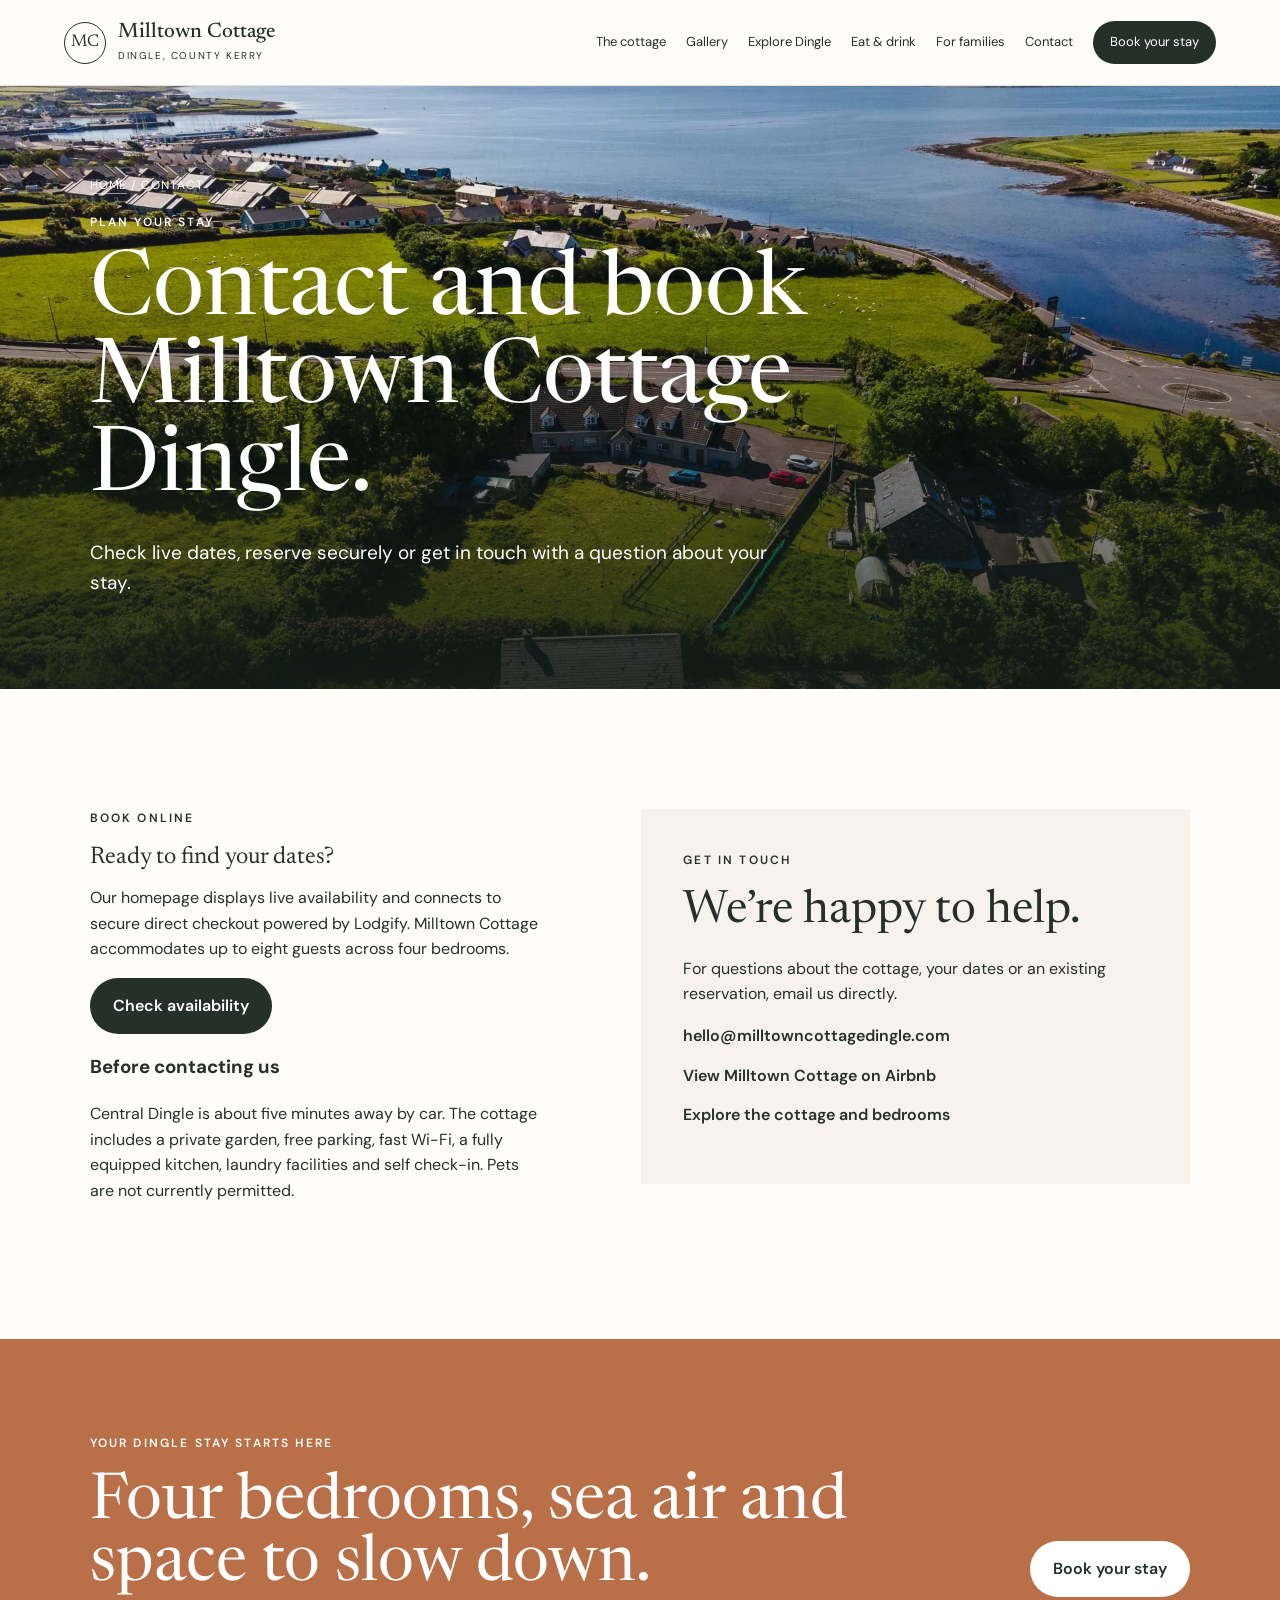
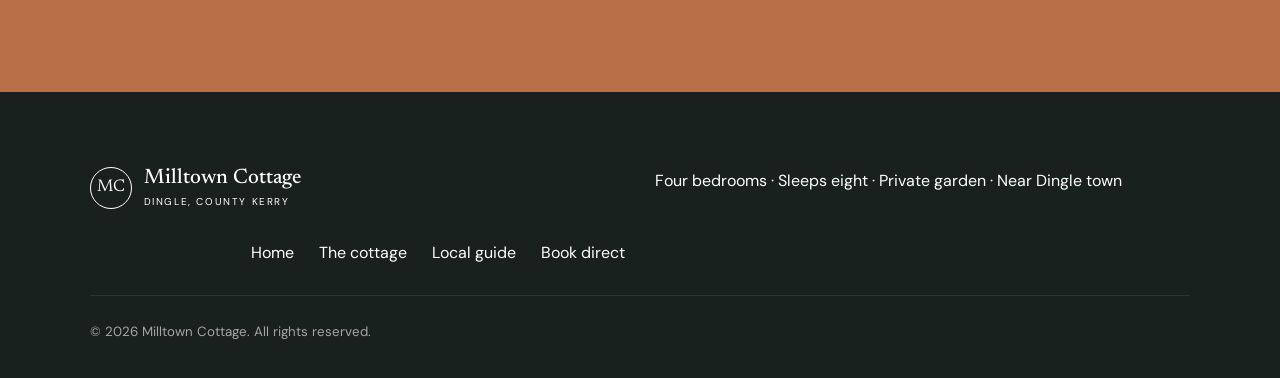
==== contact/index.html @ b9e999af "Add targeted Dingle visitor pages" ====
<!doctype html>
<html lang="en">
<head>
  <meta charset="utf-8" />
  <meta name="viewport" content="width=device-width, initial-scale=1" />
  <title>Contact & Book Milltown Cottage Dingle</title>
  <meta name="description" content="Contact Milltown Cottage Dingle, check live availability or book our four-bedroom self-catering cottage securely online." />
  <meta name="robots" content="index,follow,max-image-preview:large" />
  <meta name="theme-color" content="#26342e" />
  <link rel="canonical" href="https://milltowncottagedingle.com/contact/" />
  <link rel="icon" href="/favicon.svg" type="image/svg+xml" />
  <meta property="og:type" content="website" /><meta property="og:locale" content="en_IE" /><meta property="og:site_name" content="Milltown Cottage Dingle" />
  <meta property="og:title" content="Contact & Book Milltown Cottage Dingle" />
  <meta property="og:description" content="Ask a question, check live dates or book Milltown Cottage directly." />
  <meta property="og:url" content="https://milltowncottagedingle.com/contact/" />
  <meta property="og:image" content="https://milltowncottagedingle.com/images/dji_0002.webp" />
  <meta name="twitter:card" content="summary_large_image" />
  <link rel="preconnect" href="https://fonts.googleapis.com"><link rel="preconnect" href="https://fonts.gstatic.com" crossorigin>
  <link href="https://fonts.googleapis.com/css2?family=DM+Sans:wght@400;500;600&family=Newsreader:opsz,wght@6..72,400;6..72,500&display=swap" rel="stylesheet">
  <link rel="stylesheet" href="/styles.css" />
  <script type="application/ld+json">
  {"@context":"https://schema.org","@type":"BreadcrumbList","itemListElement":[
    {"@type":"ListItem","position":1,"name":"Home","item":"https://milltowncottagedingle.com/"},
    {"@type":"ListItem","position":2,"name":"Contact","item":"https://milltowncottagedingle.com/contact/"}
  ]}
  </script>
</head>
<body>
  <header class="site-header">
    <a class="brand" href="/" aria-label="Milltown Cottage home"><span class="brand-mark">MC</span><span><strong>Milltown Cottage</strong><small>Dingle, County Kerry</small></span></a>
    <button class="menu-toggle" aria-label="Open menu" aria-expanded="false">Menu</button>
    <nav class="nav" aria-label="Primary navigation"><a href="/dingle-holiday-home/">The cottage</a><a href="/gallery/">Gallery</a><a href="/things-to-do-in-dingle/">Explore Dingle</a><a href="/restaurants-and-pubs-dingle/">Eat & drink</a><a href="/family-accommodation-dingle/">For families</a><a href="/contact/">Contact</a><a class="nav-book" href="/#book">Book your stay</a></nav>
  </header>
  <main>
    <section class="page-hero">
      <img src="/images/dji_0002.webp" width="1920" height="1280" alt="Milltown Cottage overlooking Dingle Bay" fetchpriority="high" />
      <div class="page-hero-content"><div class="breadcrumb"><a href="/">Home</a> / Contact</div><p class="eyebrow">Plan your stay</p><h1>Contact and book Milltown Cottage Dingle.</h1><p>Check live dates, reserve securely or get in touch with a question about your stay.</p></div>
    </section>
    <section class="section">
      <div class="contact-layout">
        <div>
          <p class="eyebrow">Book online</p>
          <h2>Ready to find your dates?</h2>
          <p>Our homepage displays live availability and connects to secure direct checkout powered by Lodgify. Milltown Cottage accommodates up to eight guests across four bedrooms.</p>
          <p><a class="button nav-book" href="/#book">Check availability</a></p>
          <h3>Before contacting us</h3>
          <p>Central Dingle is about five minutes away by car. The cottage includes a private garden, free parking, fast Wi-Fi, a fully equipped kitchen, laundry facilities and self check-in. Pets are not currently permitted.</p>
        </div>
        <aside class="contact-card">
          <p class="eyebrow">Get in touch</p>
          <h2>We’re happy to help.</h2>
          <p>For questions about the cottage, your dates or an existing reservation, email us directly.</p>
          <a href="mailto:hello@milltowncottagedingle.com">hello@milltowncottagedingle.com</a>
          <a href="https://www.airbnb.com/h/milltowndingle" target="_blank" rel="noopener">View Milltown Cottage on Airbnb</a>
          <a href="/dingle-holiday-home/">Explore the cottage and bedrooms</a>
        </aside>
      </div>
    </section>
    <section class="final-cta"><div><p class="eyebrow">Your Dingle stay starts here</p><h2>Four bedrooms, sea air and space to slow down.</h2></div><a class="button button-light" href="/#book">Book your stay</a></section>
  </main>
  <footer><div class="brand footer-brand"><span class="brand-mark">MC</span><span><strong>Milltown Cottage</strong><small>Dingle, County Kerry</small></span></div><p>Four bedrooms · Sleeps eight · Private garden · Near Dingle town</p><div class="footer-links"><a href="/">Home</a><a href="/dingle-holiday-home/">The cottage</a><a href="/things-to-do-in-dingle/">Local guide</a><a href="/#book">Book direct</a></div><small>© <span id="year"></span> Milltown Cottage. All rights reserved.</small></footer>
  <script src="/script.js"></script>
</body>
</html>
---- styles.css ----
:root{--ink:#25302b;--cream:#f7f3ec;--paper:#fffdf9;--sage:#718071;--terracotta:#b96f48;--line:rgba(37,48,43,.14);--serif:"Newsreader",Georgia,serif;--sans:"DM Sans",Arial,sans-serif}
*{box-sizing:border-box}
html{scroll-behavior:smooth}
body{margin:0;color:var(--ink);background:var(--paper);font-family:var(--sans);line-height:1.6}
img{display:block;width:100%;height:100%;object-fit:cover}
a{color:inherit;text-decoration:none}
.site-header{height:86px;display:flex;align-items:center;justify-content:space-between;padding:0 5vw;background:rgba(255,253,249,.95);backdrop-filter:blur(14px);position:sticky;top:0;z-index:100;border-bottom:1px solid var(--line)}
.brand{display:flex;align-items:center;gap:12px}
.brand-mark{width:42px;height:42px;border:1px solid var(--ink);border-radius:50%;display:grid;place-items:center;font-family:var(--serif);font-size:17px}
.brand strong,.brand small{display:block}
.brand strong{font-family:var(--serif);font-size:21px;font-weight:500;line-height:1.1}
.brand small{font-size:10px;letter-spacing:.16em;text-transform:uppercase;margin-top:4px}
.nav{display:flex;align-items:center;gap:20px;font-size:13px}
.nav a{transition:.2s}
.nav a:hover{opacity:.6}
.nav-book{background:var(--ink);color:white;padding:11px 17px;border-radius:999px}
.menu-toggle{display:none}
.hero{height:calc(100vh - 86px);min-height:670px;position:relative;color:white;overflow:hidden}
.hero>img{position:absolute;inset:0}
.hero-overlay{position:absolute;inset:0;background:linear-gradient(90deg,rgba(20,30,25,.76),rgba(20,30,25,.14) 70%),linear-gradient(0deg,rgba(20,30,25,.5),transparent 50%)}
.hero-content{position:absolute;left:7vw;top:50%;transform:translateY(-50%);max-width:780px}
.eyebrow{text-transform:uppercase;letter-spacing:.18em;font-size:12px;font-weight:600;margin:0 0 18px}
.hero h1,.section h2,.section-muted h2,.section-dark h2,.final-cta h2,.booking-strip h2{font-family:var(--serif);font-weight:400;line-height:.98;margin:0}
.hero h1{font-size:clamp(55px,7vw,105px);max-width:920px}
.hero-copy{font-size:18px;max-width:620px;margin:28px 0}
.button{display:inline-flex;padding:15px 23px;border-radius:999px;font-weight:600}
.button-light{background:white;color:var(--ink)}
.hero-facts{position:absolute;bottom:0;left:0;right:0;display:grid;grid-template-columns:repeat(4,1fr);background:rgba(24,35,30,.78);backdrop-filter:blur(12px);border-top:1px solid rgba(255,255,255,.2)}
.hero-facts span{padding:22px 7vw;border-right:1px solid rgba(255,255,255,.15);font-size:13px;white-space:nowrap}
.hero-facts b{font-family:var(--serif);font-size:28px;margin-right:5px}
.booking-strip{padding:55px 7vw;background:var(--cream);display:grid;grid-template-columns:220px 1fr;gap:45px;align-items:center}
.booking-strip h2{font-size:42px}
.compact .eyebrow{margin-bottom:8px}
.lodgify-wrap{min-width:0}
.booking-note{grid-column:2;font-size:12px;opacity:.6;margin:-28px 0 0}
.section{padding:120px 7vw}
.story{display:grid;grid-template-columns:1.02fr .98fr;gap:8vw;align-items:center}
.image-frame{height:680px}
.story-copy h2,.section-intro h2{font-size:clamp(48px,5.4vw,80px)}
.story-copy>p:not(.eyebrow){font-size:17px;max-width:630px}
.feature-grid{display:grid;grid-template-columns:1fr 1fr;margin-top:35px;border-top:1px solid var(--line)}
.feature-grid span{padding:15px 0;border-bottom:1px solid var(--line);font-size:14px}
.section-muted{background:var(--cream);padding:120px 7vw}
.section-intro{max-width:930px;margin-bottom:55px}
.room-grid{display:grid;grid-template-columns:repeat(4,1fr);gap:22px}
.room-grid article{background:var(--paper)}
.room-grid img{height:320px}
.room-grid div{padding:26px}
.room-grid h3{font-family:var(--serif);font-size:30px;font-weight:400;margin:0}
.room-grid p{margin:8px 0 0;font-size:14px}
.section-intro.split{max-width:none;display:grid;grid-template-columns:1.3fr .7fr;align-items:end;gap:8vw}
.split>p{max-width:420px}
.gallery-grid{display:grid;grid-template-columns:1.2fr .8fr 1fr;grid-auto-rows:300px;gap:16px}
.gallery-grid .wide{grid-column:span 2}
.gallery-grid .tall{grid-row:span 2}
.section-dark{background:#26342e;color:white;padding:0;display:grid;grid-template-columns:1fr 1fr;min-height:760px}
.dingle-copy{padding:120px 7vw;display:flex;flex-direction:column;justify-content:center}
.dingle-copy h2{font-size:clamp(48px,5.4vw,80px)}
.dingle-copy>p:not(.eyebrow){max-width:620px}
.distance-list{margin-top:35px;border-top:1px solid rgba(255,255,255,.2)}
.distance-list span{display:block;padding:15px 0;border-bottom:1px solid rgba(255,255,255,.2)}
.distance-list b{font-family:var(--serif);font-size:25px;margin-right:8px}
.reviews{display:grid;grid-template-columns:.55fr 1.45fr;gap:8vw}
.review-score{display:flex;align-items:center;gap:20px}
.review-score>span{font-family:var(--serif);font-size:96px;line-height:1}
.review-score div{letter-spacing:.1em}
.review-score small{display:block;letter-spacing:0;margin-top:7px}
.review-quotes{display:grid;gap:0}
.review-quotes blockquote{font-family:var(--serif);font-size:34px;line-height:1.2;margin:0;padding:28px 0;border-bottom:1px solid var(--line)}
.final-cta{background:var(--terracotta);color:white;padding:95px 7vw;display:flex;justify-content:space-between;align-items:end;gap:40px}
.final-cta h2{font-size:clamp(48px,5vw,74px);max-width:900px}
footer{background:#18211d;color:white;padding:60px 7vw 35px;display:grid;grid-template-columns:1fr 1fr;gap:30px;align-items:end}
.footer-brand .brand-mark{border-color:white}
.footer-links{display:flex;justify-content:flex-end;gap:25px}
footer>small{grid-column:1/-1;border-top:1px solid rgba(255,255,255,.15);padding-top:25px;opacity:.6}
@media(max-width:900px){.nav{display:none;position:absolute;top:86px;left:0;right:0;background:var(--paper);padding:25px 5vw;flex-direction:column;align-items:flex-start}
.nav.open{display:flex}
.menu-toggle{display:block;background:none;border:0;font:inherit}
.hero{min-height:720px}
.hero-content{left:6vw;right:6vw}
.hero h1{font-size:58px}
.hero-facts{grid-template-columns:1fr 1fr}
.hero-facts span{padding:14px 6vw}
.booking-strip{grid-template-columns:1fr}
.booking-note{grid-column:1;margin:0}
.story,.section-dark,.reviews{grid-template-columns:1fr}
.image-frame{height:500px}
.room-grid{grid-template-columns:repeat(2,1fr)}
.section-intro.split{grid-template-columns:1fr}
.gallery-grid{grid-template-columns:1fr 1fr}
.gallery-grid .wide{grid-column:span 2}
.section-dark{min-height:auto}
.dingle-image{height:520px}
.final-cta{align-items:flex-start;flex-direction:column}
footer{grid-template-columns:1fr}
.footer-links{justify-content:flex-start;flex-wrap:wrap}
}
@media(max-width:560px){.site-header{height:74px}
.brand strong{font-size:18px}
.brand small{font-size:9px}
.hero{height:780px}
.hero h1{font-size:47px}
.hero-copy{font-size:16px}
.hero-facts b{font-size:23px}
.section,.section-muted{padding:85px 6vw}
.booking-strip{padding:45px 6vw}
.story-copy h2,.section-intro h2,.dingle-copy h2,.final-cta h2{font-size:46px}
.image-frame{height:420px}
.room-grid img{height:290px}
.room-grid{grid-template-columns:1fr}
.gallery-grid{display:flex;overflow:auto;scroll-snap-type:x mandatory}
.gallery-grid img{min-width:82vw;height:420px;scroll-snap-align:start}
.dingle-copy{padding:85px 6vw}
.review-score>span{font-size:72px}
.review-quotes blockquote{font-size:28px}
.final-cta{padding:75px 6vw}
footer{padding:55px 6vw 30px}
}

.hero>img{object-position:center 54%}
.gallery-grid img{transition:transform .35s ease,filter .35s ease}
.gallery-grid img:hover{transform:scale(1.012);filter:saturate(1.03)}
@media(max-width:560px){.hero>img{object-position:57% center}
}

.local-guide{background:var(--paper)}
.guide-grid{display:grid;grid-template-columns:repeat(2,1fr);gap:22px}
.guide-card{background:var(--cream);display:grid;grid-template-columns:1fr 1fr;min-height:360px;overflow:hidden}
.guide-card.feature-card{grid-column:1/-1;grid-template-columns:1.2fr .8fr;min-height:520px}
.guide-card img{min-height:100%;object-fit:cover}
.guide-card>div{padding:38px;display:flex;flex-direction:column;justify-content:center}
.guide-type,.eat-grid span{font-size:11px;letter-spacing:.16em;text-transform:uppercase;font-weight:600;color:var(--terracotta);margin:0 0 12px}
.guide-card h3,.more-things h3,.eat-grid h3{font-family:var(--serif);font-weight:400;line-height:1.05}
.guide-card h3{font-size:39px;margin:0 0 14px}
.guide-card p{margin-top:0}
.guide-card a,.eat-grid a{margin-top:auto;font-weight:600;font-size:14px}
.more-things{margin-top:70px}
.more-things>h3{font-size:46px;margin:0 0 28px}
.mini-guide-grid{display:grid;grid-template-columns:repeat(4,1fr);border-top:1px solid var(--line)}
.mini-guide-grid div{padding:24px 24px 24px 0;border-bottom:1px solid var(--line)}
.mini-guide-grid strong,.mini-guide-grid span{display:block}
.mini-guide-grid strong{font-family:var(--serif);font-size:23px;font-weight:400;margin-bottom:8px}
.mini-guide-grid span{font-size:14px}
.eat-grid{display:grid;grid-template-columns:repeat(3,1fr);gap:1px;background:var(--line);border:1px solid var(--line)}
.eat-grid article{background:var(--paper);padding:36px;min-height:300px;display:flex;flex-direction:column}
.eat-grid h3{font-size:36px;margin:0 0 15px}
.eat-grid p{font-size:14px;margin-top:0}
.eat-grid a{margin-top:auto}
@media(max-width:900px){.guide-grid{grid-template-columns:1fr}
.guide-card,.guide-card.feature-card{grid-column:auto;grid-template-columns:1fr}
.guide-card img,.guide-card.feature-card img{height:340px}
.mini-guide-grid{grid-template-columns:1fr 1fr}
.eat-grid{grid-template-columns:1fr 1fr}
}
@media(max-width:560px){.guide-card>div{padding:28px}
.guide-card h3{font-size:34px}
.guide-card img,.guide-card.feature-card img{height:280px}
.mini-guide-grid,.eat-grid{grid-template-columns:1fr}
.more-things>h3{font-size:40px}
}


.town-life{background:var(--cream)}
.town-grid{display:grid;grid-template-columns:repeat(3,1fr);gap:22px}
.town-grid article{background:var(--paper)}
.town-grid img{height:320px}
.town-grid div{padding:28px}
.town-grid h3{font-family:var(--serif);font-size:34px;font-weight:400;line-height:1.08;margin:0 0 12px}
.town-grid p{margin:0}
.town-grid .guide-type{margin-bottom:10px}
@media(max-width:900px){.town-grid{grid-template-columns:1fr 1fr}
}
@media(max-width:560px){.town-grid{grid-template-columns:1fr}
.town-grid img{height:280px}
}


.map-section{min-height:700px}
.map-copy{padding:110px 7vw;display:flex;flex-direction:column;justify-content:center}
.map-copy h2{font-size:clamp(48px,5.2vw,78px)}
.map-copy>p:not(.eyebrow){max-width:620px}
.map-key{margin-top:32px;border-top:1px solid rgba(255,255,255,.2)}
.map-key a{display:flex;align-items:center;gap:15px;padding:15px 0;border-bottom:1px solid rgba(255,255,255,.2)}
.map-key a>span{width:34px;height:34px;border:1px solid rgba(255,255,255,.4);border-radius:50%;display:grid;place-items:center}
.map-key strong,.map-key small{display:block}
.map-key small{opacity:.68}
.map-frame{position:relative;min-height:700px;background:#d9dedb}
.map-frame iframe{border:0;width:100%;height:100%;min-height:700px;filter:saturate(.75)}
.map-open{position:absolute;right:24px;bottom:24px;background:white;color:var(--ink);padding:12px 18px;border-radius:999px;font-weight:600;font-size:14px}
.recommendations-grid .place-icon{font-size:28px;margin-bottom:18px}
.place-links{display:flex;gap:15px;margin-top:auto}
.place-links a{border-bottom:1px solid var(--ink);padding-bottom:2px}
.pub-guide{margin-top:90px}
.pub-intro{max-width:800px}
.pub-intro h2{font-size:clamp(44px,4.8vw,70px)}
.pub-grid{display:grid;grid-template-columns:repeat(3,1fr);gap:1px;background:var(--line);border:1px solid var(--line)}
.pub-grid article{background:var(--paper);padding:30px;display:flex;gap:20px;min-height:220px}
.pub-icon{width:44px;height:44px;flex:0 0 44px;border:1px solid var(--ink);border-radius:50%;display:grid;place-items:center;font-size:18px}
.pub-grid h3{font-family:var(--serif);font-size:29px;font-weight:400;margin:0 0 8px}
.pub-grid p{font-size:14px;margin:0 0 20px}
.pub-grid a{font-size:13px;font-weight:600}
@media(max-width:900px){.map-section{grid-template-columns:1fr}
.map-frame,.map-frame iframe{min-height:520px}
.pub-grid{grid-template-columns:1fr 1fr}
}
@media(max-width:560px){.map-copy{padding:85px 6vw}
.map-frame,.map-frame iframe{min-height:430px}
.pub-grid{grid-template-columns:1fr}
.pub-grid article{min-height:auto}
.nav{max-height:calc(100vh - 74px);overflow:auto}
}


.section-dark-film{background:#26342e;color:white;padding:100px 7vw;display:grid;grid-template-columns:.72fr 1.28fr;gap:7vw;align-items:center}
.film-copy h2{font-family:var(--serif);font-size:clamp(46px,5vw,76px);font-weight:400;line-height:1;margin:0 0 24px}
.film-copy>p:not(.eyebrow){max-width:520px;margin:0 0 30px}
.film-player{border-radius:18px;overflow:hidden;box-shadow:0 35px 80px rgba(0,0,0,.3);background:#111;aspect-ratio:16/9}
.film-player video{display:block;width:100%;height:100%;object-fit:cover}
@media(max-width:900px){.section-dark-film{grid-template-columns:1fr;padding:85px 6vw}
.film-copy{max-width:720px}
}
@media(max-width:560px){.section-dark-film{padding:72px 6vw}
.film-copy h2{font-size:44px}
.film-player{border-radius:10px}
}

.faq-grid{display:grid;grid-template-columns:1fr 1fr;gap:14px}
.faq-grid details{background:var(--paper);border:1px solid var(--line);padding:0 24px}
.faq-grid summary{cursor:pointer;font-family:var(--serif);font-size:25px;line-height:1.15;padding:24px 36px 24px 0;position:relative;list-style:none}
.faq-grid summary::-webkit-details-marker{display:none}
.faq-grid summary::after{content:"+";position:absolute;right:0;top:21px;font-family:var(--sans);font-size:24px;font-weight:400}
.faq-grid details[open] summary::after{content:"–"}
.faq-grid details p{margin:0;padding:0 28px 24px 0;font-size:15px}

.page-hero{min-height:560px;position:relative;color:white;display:flex;align-items:flex-end;overflow:hidden}
.page-hero>img{position:absolute;inset:0}
.page-hero::after{content:"";position:absolute;inset:0;background:linear-gradient(0deg,rgba(20,30,25,.82),rgba(20,30,25,.08) 72%)}
.page-hero-content{position:relative;z-index:1;padding:90px 7vw;max-width:1050px}
.page-hero h1{font-family:var(--serif);font-size:clamp(54px,7vw,96px);font-weight:400;line-height:.98;margin:0}
.page-hero p:not(.eyebrow){max-width:700px;font-size:19px;margin:24px 0 0}
.breadcrumb{font-size:12px;letter-spacing:.08em;text-transform:uppercase;margin-bottom:18px}
.breadcrumb a{border-bottom:1px solid rgba(255,255,255,.5)}
.content-narrow{max-width:900px;margin:0 auto}
.content-narrow h2,.content-grid h2{font-family:var(--serif);font-size:clamp(42px,5vw,68px);font-weight:400;line-height:1.02;margin:0 0 24px}
.content-narrow h3,.content-grid h3{font-family:var(--serif);font-size:32px;font-weight:400;line-height:1.1;margin:38px 0 10px}
.content-narrow p,.content-grid p{font-size:17px}
.content-grid{display:grid;grid-template-columns:1fr 1fr;gap:7vw;align-items:start}
.content-grid .feature-list{margin-top:32px}
.feature-list{display:grid;grid-template-columns:1fr 1fr;border-top:1px solid var(--line)}
.feature-list span{padding:15px 10px 15px 0;border-bottom:1px solid var(--line)}
.page-cards{display:grid;grid-template-columns:repeat(3,1fr);gap:22px}
.page-card{background:var(--paper);border:1px solid var(--line);overflow:hidden}
.page-card img{height:260px}
.page-card div{padding:28px}
.page-card h2,.page-card h3{font-family:var(--serif);font-size:34px;font-weight:400;line-height:1.08;margin:0 0 12px}
.page-card p{font-size:15px;margin:0}
.page-card a{display:inline-block;margin-top:18px;font-weight:600;border-bottom:1px solid currentColor}
.gallery-page{display:grid;grid-template-columns:repeat(3,1fr);grid-auto-rows:320px;gap:16px}
.gallery-page img:nth-child(5n+1){grid-column:span 2}
.gallery-page img:nth-child(7n){grid-row:span 2}
.contact-layout{display:grid;grid-template-columns:.9fr 1.1fr;gap:8vw;align-items:start}
.contact-card{background:var(--cream);padding:42px}
.contact-card h2{font-family:var(--serif);font-size:46px;font-weight:400;line-height:1;margin:0 0 22px}
.contact-card a{display:block;margin:14px 0;font-weight:600}
.text-link{font-weight:600;border-bottom:1px solid currentColor}

@media(max-width:900px){.faq-grid,.content-grid,.contact-layout{grid-template-columns:1fr}
.page-cards{grid-template-columns:1fr 1fr}
.page-hero{min-height:500px}
.gallery-page{grid-template-columns:1fr 1fr}
}
@media(max-width:560px){.faq-grid,.page-cards{grid-template-columns:1fr}
.page-hero{min-height:540px}
.page-hero-content{padding:75px 6vw}
.page-hero h1{font-size:49px}
.feature-list{grid-template-columns:1fr}
.gallery-page{display:flex;overflow:auto;scroll-snap-type:x mandatory}
.gallery-page img{min-width:82vw;height:420px;scroll-snap-align:start}
.contact-card{padding:30px}
}
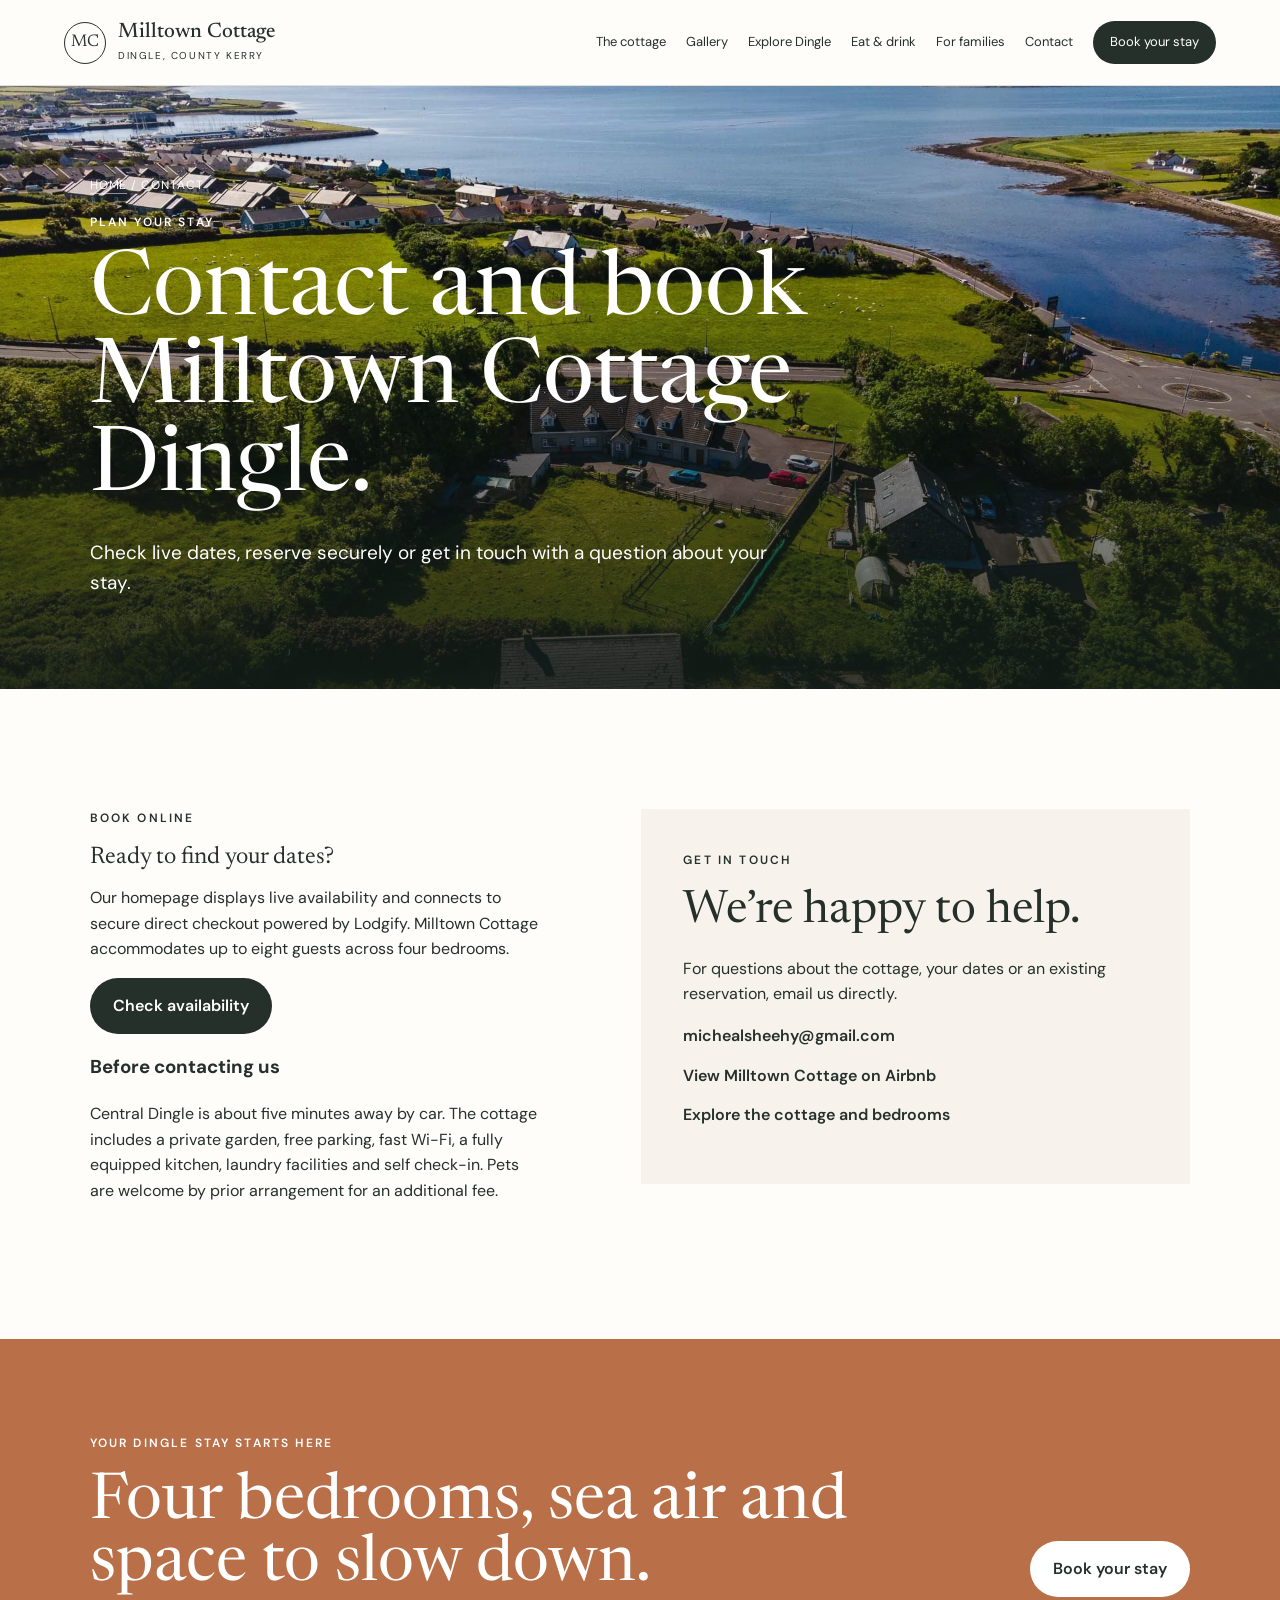
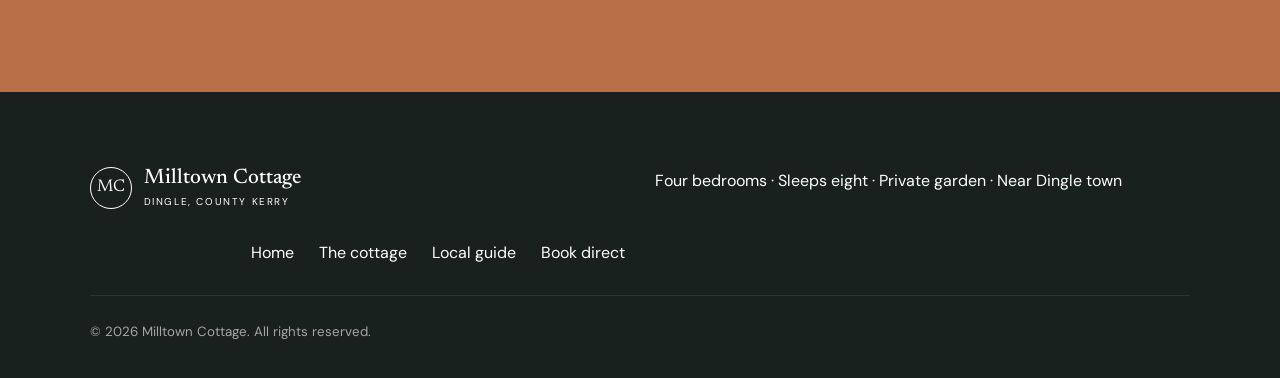
==== commit b046738c: "Update contact email and pet policy" ====
--- a/contact/index.html
+++ b/contact/index.html
@@ -44,13 +44,13 @@
           <p>Our homepage displays live availability and connects to secure direct checkout powered by Lodgify. Milltown Cottage accommodates up to eight guests across four bedrooms.</p>
           <p><a class="button nav-book" href="/#book">Check availability</a></p>
           <h3>Before contacting us</h3>
-          <p>Central Dingle is about five minutes away by car. The cottage includes a private garden, free parking, fast Wi-Fi, a fully equipped kitchen, laundry facilities and self check-in. Pets are not currently permitted.</p>
+          <p>Central Dingle is about five minutes away by car. The cottage includes a private garden, free parking, fast Wi-Fi, a fully equipped kitchen, laundry facilities and self check-in. Pets are welcome by prior arrangement for an additional fee.</p>
         </div>
         <aside class="contact-card">
           <p class="eyebrow">Get in touch</p>
           <h2>We’re happy to help.</h2>
           <p>For questions about the cottage, your dates or an existing reservation, email us directly.</p>
-          <a href="mailto:hello@milltowncottagedingle.com">hello@milltowncottagedingle.com</a>
+          <a href="mailto:michealsheehy@gmail.com">michealsheehy@gmail.com</a>
           <a href="https://www.airbnb.com/h/milltowndingle" target="_blank" rel="noopener">View Milltown Cottage on Airbnb</a>
           <a href="/dingle-holiday-home/">Explore the cottage and bedrooms</a>
         </aside>
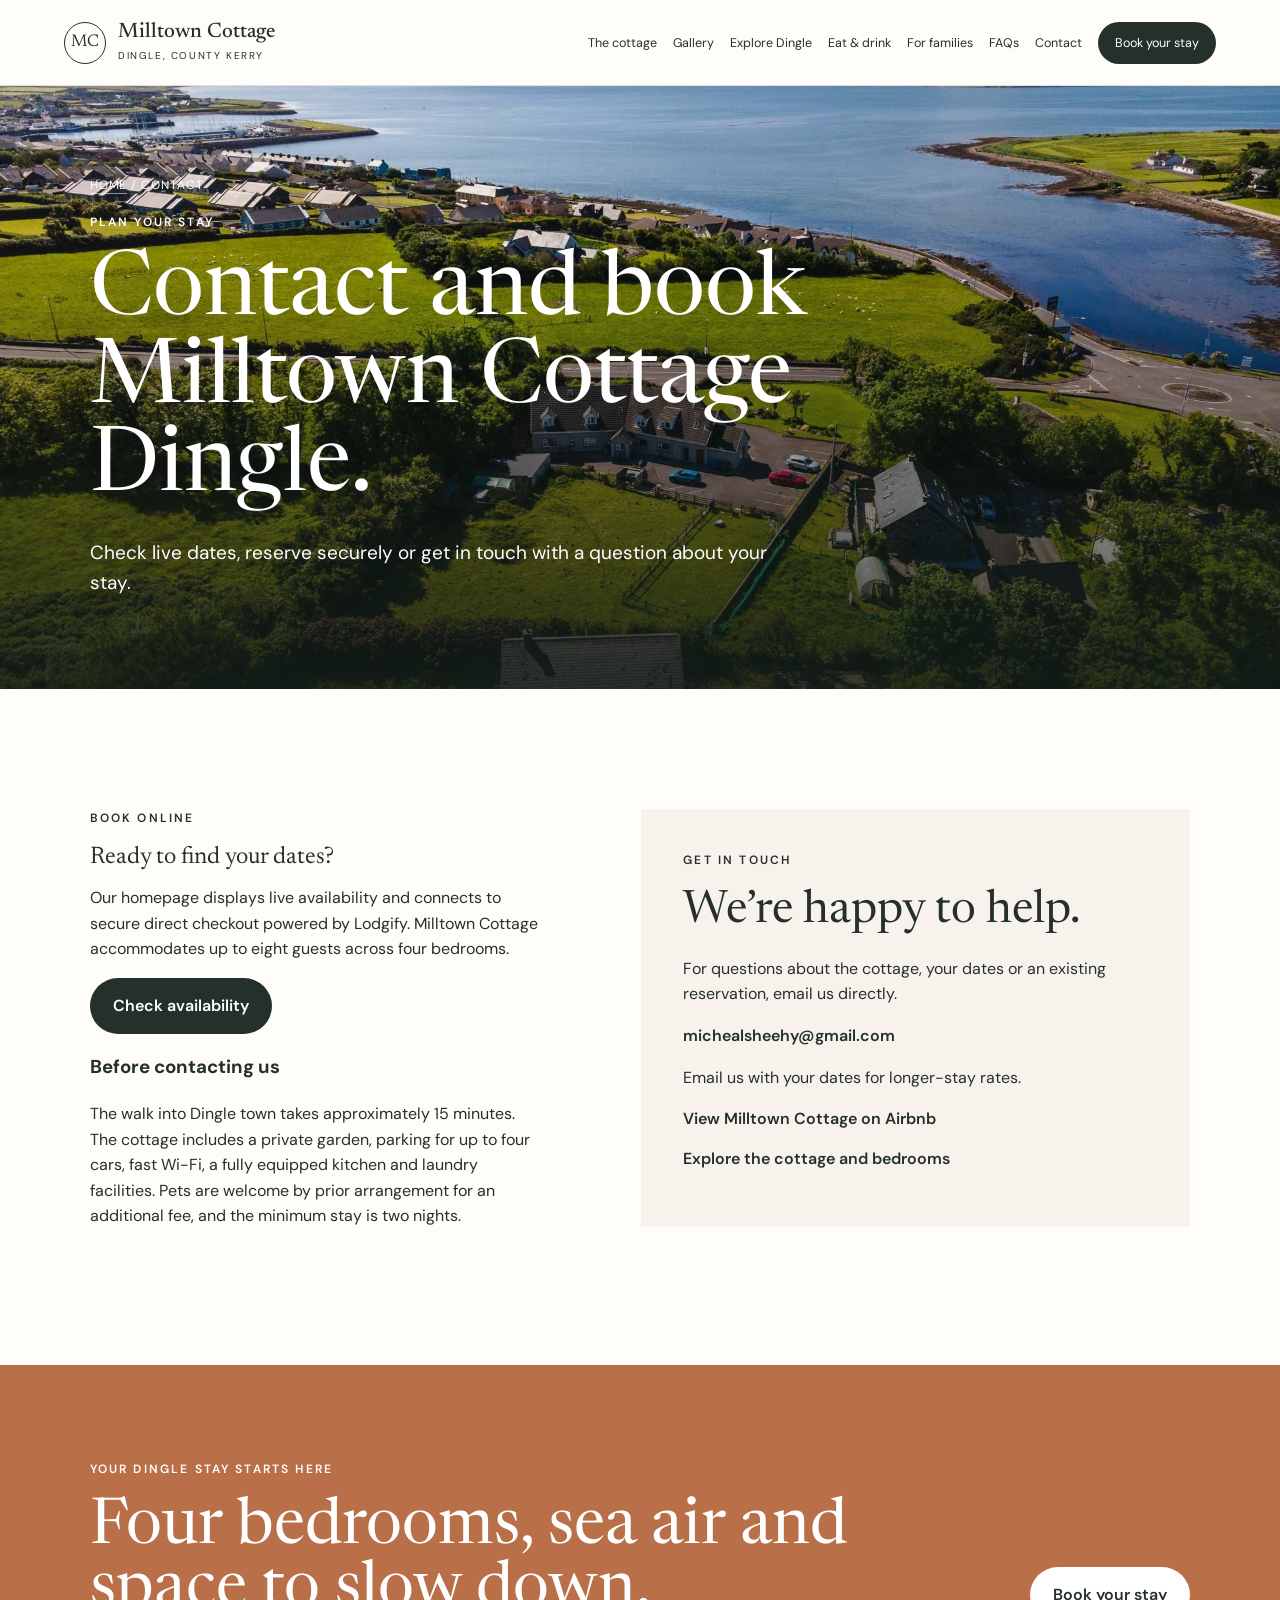
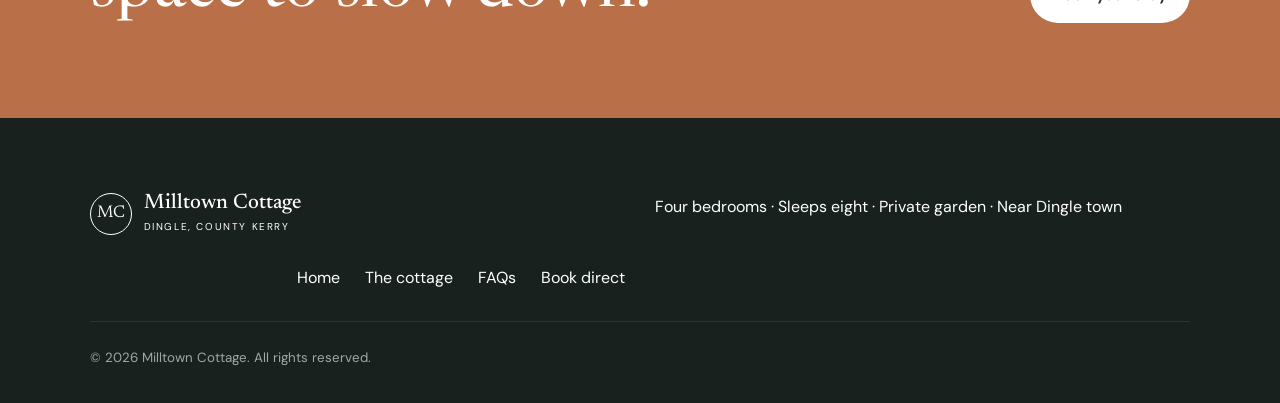
==== commit 91d227fd: "Add FAQ navigation and guest details" ====
--- a/contact/index.html
+++ b/contact/index.html
@@ -29,7 +29,7 @@
   <header class="site-header">
     <a class="brand" href="/" aria-label="Milltown Cottage home"><span class="brand-mark">MC</span><span><strong>Milltown Cottage</strong><small>Dingle, County Kerry</small></span></a>
     <button class="menu-toggle" aria-label="Open menu" aria-expanded="false">Menu</button>
-    <nav class="nav" aria-label="Primary navigation"><a href="/dingle-holiday-home/">The cottage</a><a href="/gallery/">Gallery</a><a href="/things-to-do-in-dingle/">Explore Dingle</a><a href="/restaurants-and-pubs-dingle/">Eat & drink</a><a href="/family-accommodation-dingle/">For families</a><a href="/contact/">Contact</a><a class="nav-book" href="/#book">Book your stay</a></nav>
+    <nav class="nav" aria-label="Primary navigation"><a href="/dingle-holiday-home/">The cottage</a><a href="/gallery/">Gallery</a><a href="/things-to-do-in-dingle/">Explore Dingle</a><a href="/restaurants-and-pubs-dingle/">Eat & drink</a><a href="/family-accommodation-dingle/">For families</a><a href="/faq/">FAQs</a><a href="/contact/">Contact</a><a class="nav-book" href="/#book">Book your stay</a></nav>
   </header>
   <main>
     <section class="page-hero">
@@ -44,13 +44,14 @@
           <p>Our homepage displays live availability and connects to secure direct checkout powered by Lodgify. Milltown Cottage accommodates up to eight guests across four bedrooms.</p>
           <p><a class="button nav-book" href="/#book">Check availability</a></p>
           <h3>Before contacting us</h3>
-          <p>Central Dingle is about five minutes away by car. The cottage includes a private garden, free parking, fast Wi-Fi, a fully equipped kitchen, laundry facilities and self check-in. Pets are welcome by prior arrangement for an additional fee.</p>
+          <p>The walk into Dingle town takes approximately 15 minutes. The cottage includes a private garden, parking for up to four cars, fast Wi-Fi, a fully equipped kitchen and laundry facilities. Pets are welcome by prior arrangement for an additional fee, and the minimum stay is two nights.</p>
         </div>
         <aside class="contact-card">
           <p class="eyebrow">Get in touch</p>
           <h2>We’re happy to help.</h2>
           <p>For questions about the cottage, your dates or an existing reservation, email us directly.</p>
           <a href="mailto:michealsheehy@gmail.com">michealsheehy@gmail.com</a>
+          <p>Email us with your dates for longer-stay rates.</p>
           <a href="https://www.airbnb.com/h/milltowndingle" target="_blank" rel="noopener">View Milltown Cottage on Airbnb</a>
           <a href="/dingle-holiday-home/">Explore the cottage and bedrooms</a>
         </aside>
@@ -58,7 +59,7 @@
     </section>
     <section class="final-cta"><div><p class="eyebrow">Your Dingle stay starts here</p><h2>Four bedrooms, sea air and space to slow down.</h2></div><a class="button button-light" href="/#book">Book your stay</a></section>
   </main>
-  <footer><div class="brand footer-brand"><span class="brand-mark">MC</span><span><strong>Milltown Cottage</strong><small>Dingle, County Kerry</small></span></div><p>Four bedrooms · Sleeps eight · Private garden · Near Dingle town</p><div class="footer-links"><a href="/">Home</a><a href="/dingle-holiday-home/">The cottage</a><a href="/things-to-do-in-dingle/">Local guide</a><a href="/#book">Book direct</a></div><small>© <span id="year"></span> Milltown Cottage. All rights reserved.</small></footer>
+  <footer><div class="brand footer-brand"><span class="brand-mark">MC</span><span><strong>Milltown Cottage</strong><small>Dingle, County Kerry</small></span></div><p>Four bedrooms · Sleeps eight · Private garden · Near Dingle town</p><div class="footer-links"><a href="/">Home</a><a href="/dingle-holiday-home/">The cottage</a><a href="/faq/">FAQs</a><a href="/#book">Book direct</a></div><small>© <span id="year"></span> Milltown Cottage. All rights reserved.</small></footer>
   <script src="/script.js"></script>
 </body>
 </html>
--- a/styles.css
+++ b/styles.css
@@ -10,7 +10,7 @@
 .brand strong,.brand small{display:block}
 .brand strong{font-family:var(--serif);font-size:21px;font-weight:500;line-height:1.1}
 .brand small{font-size:10px;letter-spacing:.16em;text-transform:uppercase;margin-top:4px}
-.nav{display:flex;align-items:center;gap:20px;font-size:13px}
+.nav{display:flex;align-items:center;gap:16px;font-size:12.5px}
 .nav a{transition:.2s}
 .nav a:hover{opacity:.6}
 .nav-book{background:var(--ink);color:white;padding:11px 17px;border-radius:999px}
@@ -231,6 +231,8 @@
 .faq-grid summary::after{content:"+";position:absolute;right:0;top:21px;font-family:var(--sans);font-size:24px;font-weight:400}
 .faq-grid details[open] summary::after{content:"–"}
 .faq-grid details p{margin:0;padding:0 28px 24px 0;font-size:15px}
+.faq-more{margin:28px 0 0;text-align:center}
+.faq-page-grid details{scroll-margin-top:110px}
 
 .page-hero{min-height:560px;position:relative;color:white;display:flex;align-items:flex-end;overflow:hidden}
 .page-hero>img{position:absolute;inset:0}
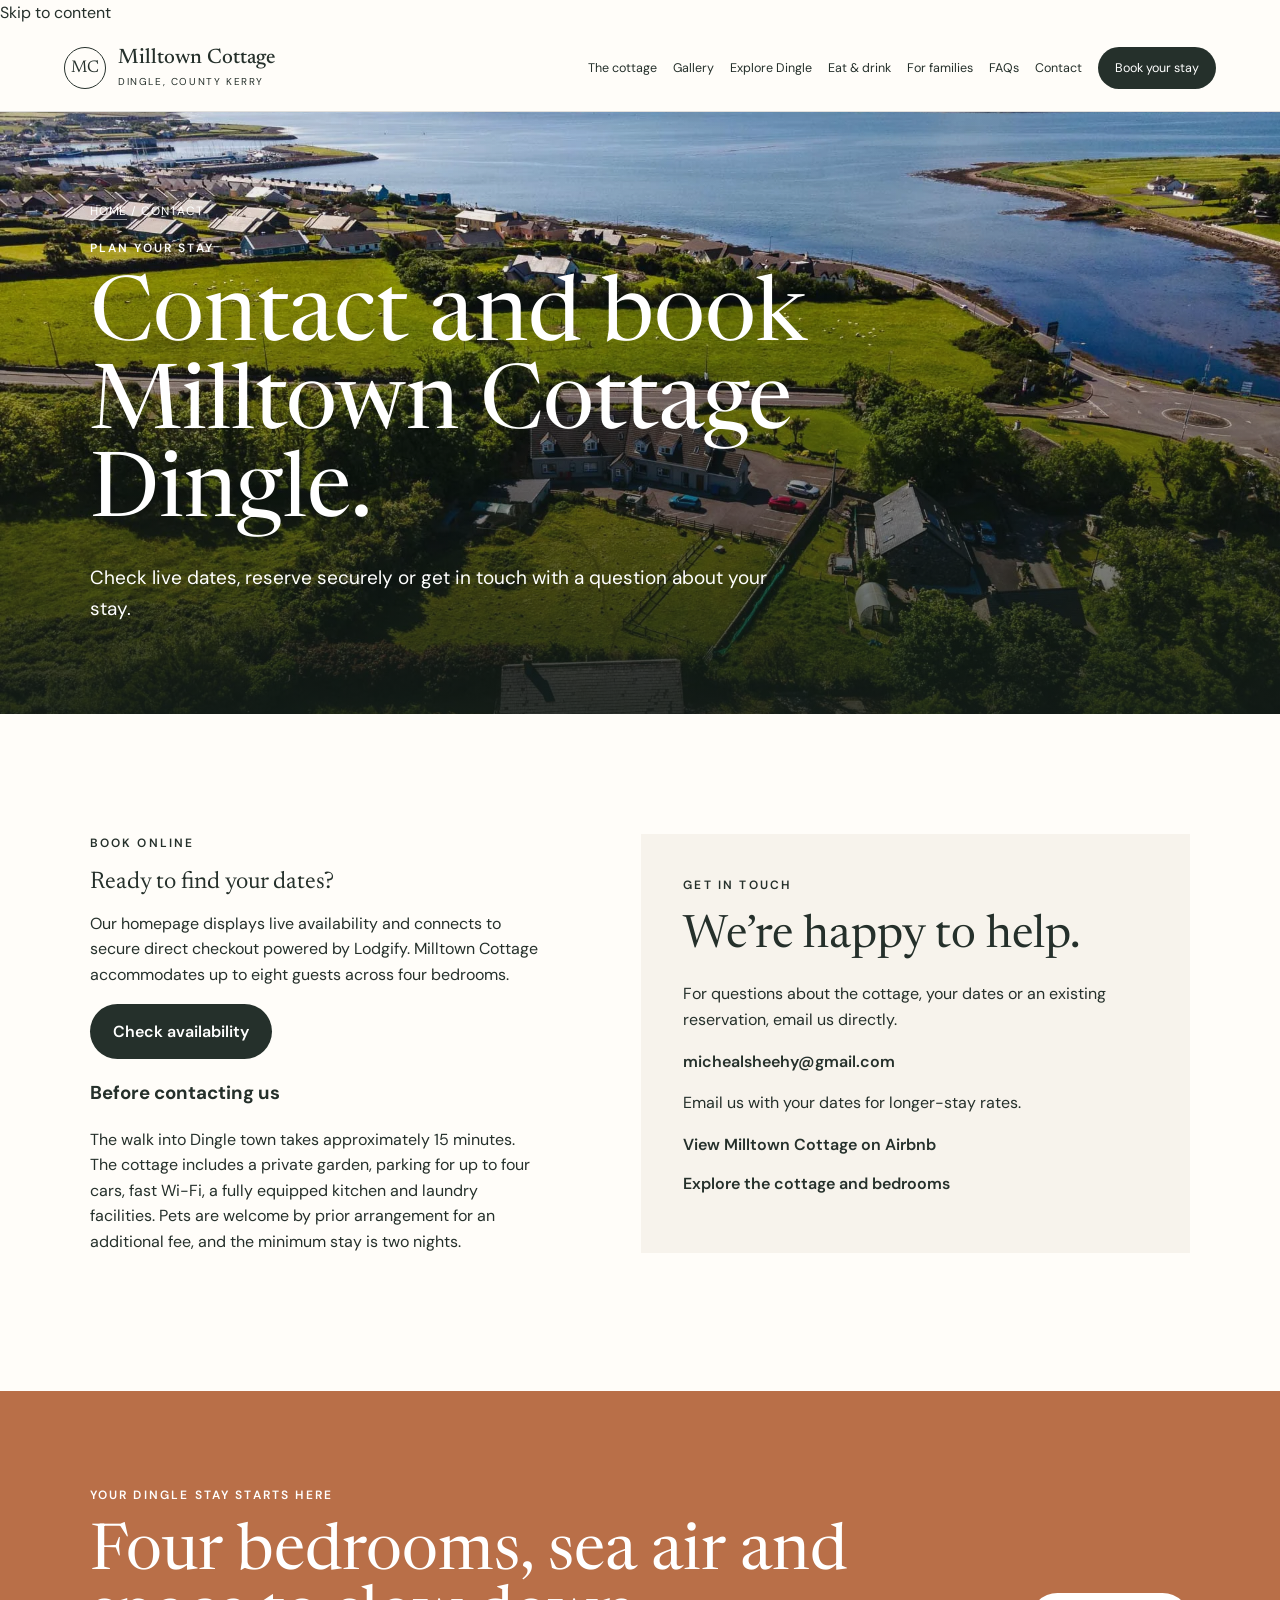
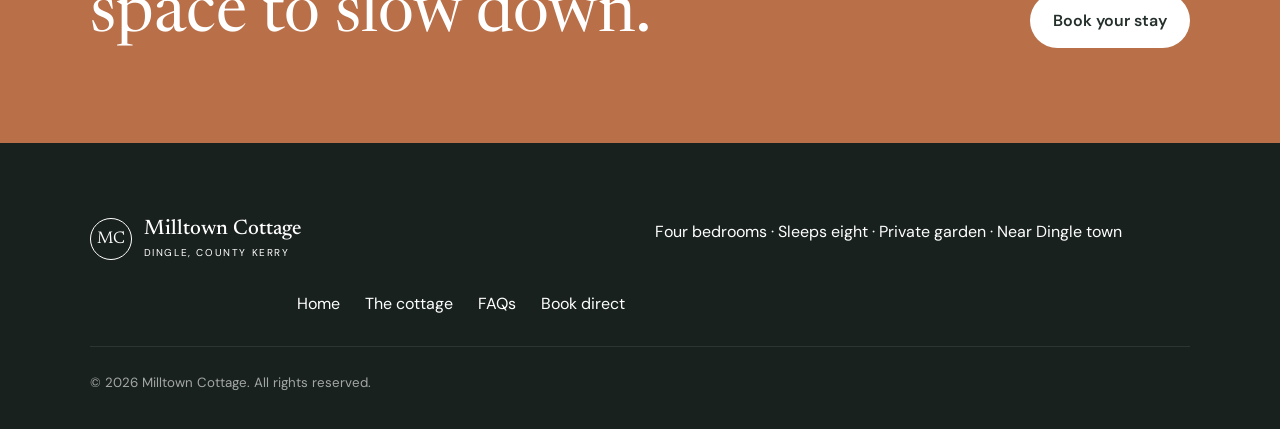
==== commit dcb05423: "Improve contact/index.html for US guests" ====
--- a/contact/index.html
+++ b/contact/index.html
@@ -26,14 +26,15 @@
   </script>
 </head>
 <body>
+  <a class="skip-link" href="#main-content">Skip to content</a>
   <header class="site-header">
     <a class="brand" href="/" aria-label="Milltown Cottage home"><span class="brand-mark">MC</span><span><strong>Milltown Cottage</strong><small>Dingle, County Kerry</small></span></a>
     <button class="menu-toggle" aria-label="Open menu" aria-expanded="false">Menu</button>
     <nav class="nav" aria-label="Primary navigation"><a href="/dingle-holiday-home/">The cottage</a><a href="/gallery/">Gallery</a><a href="/things-to-do-in-dingle/">Explore Dingle</a><a href="/restaurants-and-pubs-dingle/">Eat & drink</a><a href="/family-accommodation-dingle/">For families</a><a href="/faq/">FAQs</a><a href="/contact/">Contact</a><a class="nav-book" href="/#book">Book your stay</a></nav>
   </header>
-  <main>
+  <main id="main-content">
     <section class="page-hero">
-      <img src="/images/dji_0002.webp" width="1920" height="1280" alt="Milltown Cottage overlooking Dingle Bay" fetchpriority="high" />
+      <img src="/images/dji_0002.webp" srcset="/images/dji_0002-960.webp 960w, /images/dji_0002.webp 1920w" sizes="100vw" width="1920" height="1280" alt="Milltown Cottage overlooking Dingle Bay" fetchpriority="high" />
       <div class="page-hero-content"><div class="breadcrumb"><a href="/">Home</a> / Contact</div><p class="eyebrow">Plan your stay</p><h1>Contact and book Milltown Cottage Dingle.</h1><p>Check live dates, reserve securely or get in touch with a question about your stay.</p></div>
     </section>
     <section class="section">
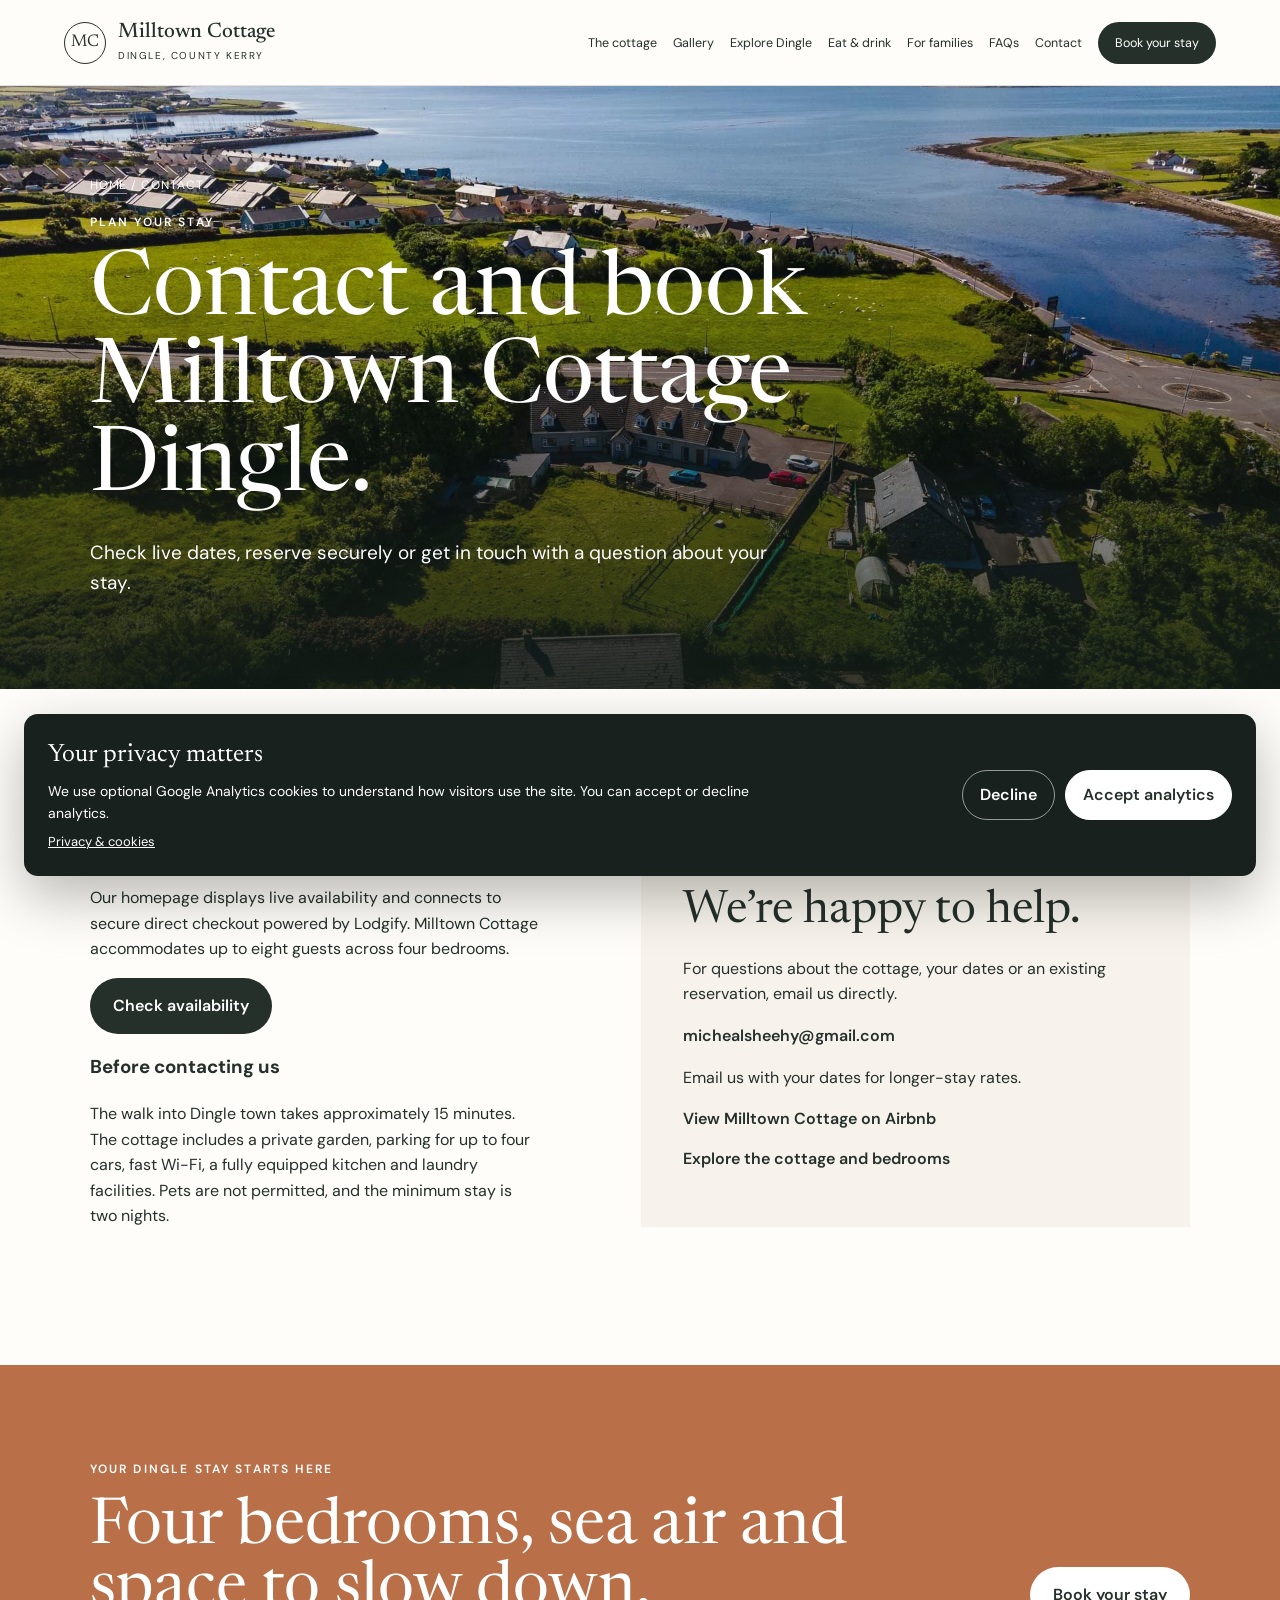
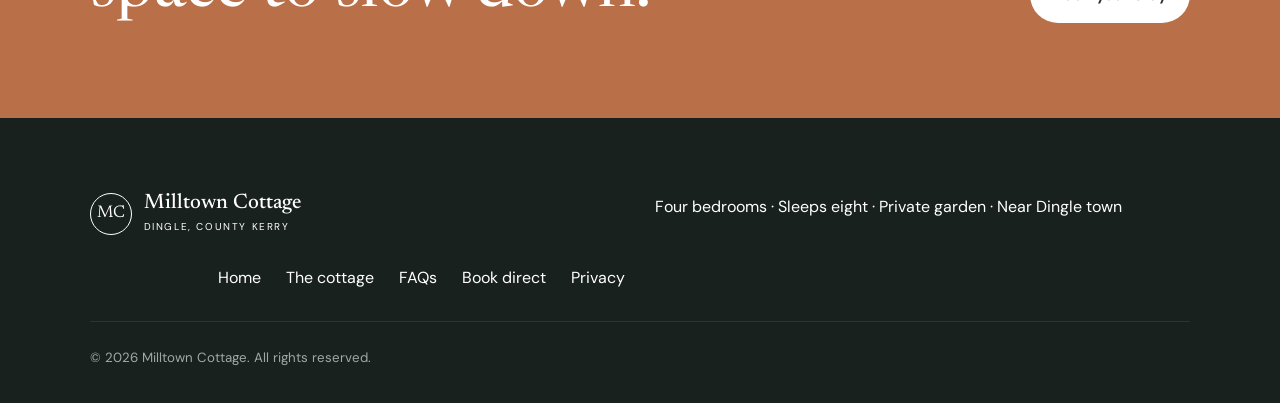
==== commit 4ce1bf60: "Remove pet-friendly wording" ====
--- a/contact/index.html
+++ b/contact/index.html
@@ -45,7 +45,7 @@
           <p>Our homepage displays live availability and connects to secure direct checkout powered by Lodgify. Milltown Cottage accommodates up to eight guests across four bedrooms.</p>
           <p><a class="button nav-book" href="/#book">Check availability</a></p>
           <h3>Before contacting us</h3>
-          <p>The walk into Dingle town takes approximately 15 minutes. The cottage includes a private garden, parking for up to four cars, fast Wi-Fi, a fully equipped kitchen and laundry facilities. Pets are welcome by prior arrangement for an additional fee, and the minimum stay is two nights.</p>
+          <p>The walk into Dingle town takes approximately 15 minutes. The cottage includes a private garden, parking for up to four cars, fast Wi-Fi, a fully equipped kitchen and laundry facilities. Pets are not permitted, and the minimum stay is two nights.</p>
         </div>
         <aside class="contact-card">
           <p class="eyebrow">Get in touch</p>
--- a/styles.css
+++ b/styles.css
@@ -4,6 +4,9 @@
 body{margin:0;color:var(--ink);background:var(--paper);font-family:var(--sans);line-height:1.6}
 img{display:block;width:100%;height:100%;object-fit:cover}
 a{color:inherit;text-decoration:none}
+a:focus-visible,button:focus-visible,summary:focus-visible{outline:3px solid #d89770;outline-offset:4px}
+.skip-link{position:fixed;left:12px;top:12px;z-index:1000;background:white;color:var(--ink);padding:10px 14px;border-radius:6px;transform:translateY(-160%)}
+.skip-link:focus{transform:translateY(0)}
 .site-header{height:86px;display:flex;align-items:center;justify-content:space-between;padding:0 5vw;background:rgba(255,253,249,.95);backdrop-filter:blur(14px);position:sticky;top:0;z-index:100;border-bottom:1px solid var(--line)}
 .brand{display:flex;align-items:center;gap:12px}
 .brand-mark{width:42px;height:42px;border:1px solid var(--ink);border-radius:50%;display:grid;place-items:center;font-family:var(--serif);font-size:17px}
@@ -25,6 +28,7 @@
 .hero-copy{font-size:18px;max-width:620px;margin:28px 0}
 .button{display:inline-flex;padding:15px 23px;border-radius:999px;font-weight:600}
 .button-light{background:white;color:var(--ink)}
+.button-dark{background:var(--ink);color:white}
 .hero-facts{position:absolute;bottom:0;left:0;right:0;display:grid;grid-template-columns:repeat(4,1fr);background:rgba(24,35,30,.78);backdrop-filter:blur(12px);border-top:1px solid rgba(255,255,255,.2)}
 .hero-facts span{padding:22px 7vw;border-right:1px solid rgba(255,255,255,.15);font-size:13px;white-space:nowrap}
 .hero-facts b{font-family:var(--serif);font-size:28px;margin-right:5px}
@@ -33,6 +37,8 @@
 .compact .eyebrow{margin-bottom:8px}
 .lodgify-wrap{min-width:0}
 .booking-note{grid-column:2;font-size:12px;opacity:.6;margin:-28px 0 0}
+.booking-highlights{grid-column:2;display:flex;flex-wrap:wrap;gap:8px;margin-top:-12px}
+.booking-highlights span{background:var(--paper);border:1px solid var(--line);border-radius:999px;padding:7px 11px;font-size:12px}
 .section{padding:120px 7vw}
 .story{display:grid;grid-template-columns:1.02fr .98fr;gap:8vw;align-items:center}
 .image-frame{height:680px}
@@ -40,6 +46,40 @@
 .story-copy>p:not(.eyebrow){font-size:17px;max-width:630px}
 .feature-grid{display:grid;grid-template-columns:1fr 1fr;margin-top:35px;border-top:1px solid var(--line)}
 .feature-grid span{padding:15px 0;border-bottom:1px solid var(--line);font-size:14px}
+
+.guest-guide{scroll-margin-top:86px}
+.guest-welcome{background:#26342e;color:white;padding:38px;margin-bottom:24px;display:grid;grid-template-columns:.8fr 1.2fr;gap:7vw;align-items:center}
+.guest-welcome .eyebrow{color:#e4bba6;margin-bottom:8px}
+.guest-welcome h3{font-family:var(--serif);font-size:38px;font-weight:400;line-height:1;margin:0}
+.guest-welcome>p{font-size:16px;margin:0;max-width:680px}
+.guest-guide-quick{display:grid;grid-template-columns:repeat(4,1fr);gap:1px;background:var(--line);border:1px solid var(--line);margin-bottom:24px}
+.guest-guide-quick div{background:var(--paper);padding:26px}
+.guest-guide-quick span,.guest-guide-quick strong{display:block}
+.guest-guide-quick span{font-size:11px;letter-spacing:.15em;text-transform:uppercase;color:var(--terracotta);font-weight:600;margin-bottom:6px}
+.guest-guide-quick strong{font-family:var(--serif);font-size:27px;font-weight:400;line-height:1.1}
+.guest-guide-grid{display:grid;grid-template-columns:1fr 1fr;gap:14px}
+.guest-guide-grid details{background:var(--paper);border:1px solid var(--line);padding:0 26px;scroll-margin-top:105px}
+.guest-guide-grid summary{display:grid;grid-template-columns:40px 1fr;align-items:center;gap:14px;cursor:pointer;list-style:none;font-family:var(--serif);font-size:27px;line-height:1.12;padding:27px 38px 27px 0;position:relative}
+.guest-guide-grid summary::-webkit-details-marker{display:none}
+.guest-guide-grid summary::after{content:"+";position:absolute;right:0;top:24px;font-family:var(--sans);font-size:24px}
+.guest-guide-grid details[open] summary::after{content:"–"}
+.guide-number{width:40px;height:40px;border:1px solid var(--line);border-radius:50%;display:grid;place-items:center;font-family:var(--sans);font-size:11px;letter-spacing:.08em;color:var(--terracotta)}
+.guest-guide-answer{padding:0 34px 25px 54px}
+.guest-guide-answer p{font-size:15px;margin:0 0 10px}
+.guest-guide-answer strong{font-weight:600}
+.guest-guide-answer h4{font-size:12px;letter-spacing:.12em;text-transform:uppercase;margin:18px 0 7px;color:var(--terracotta)}
+.guest-guide-answer ol{margin:0;padding-left:20px;font-size:15px}
+.guest-guide-answer li{padding:2px 0}
+.guest-guide-private{margin-top:14px!important;color:rgba(37,48,43,.72)}
+.house-rules h4:first-child{margin-top:0}
+.guest-guide-alert{margin-top:24px;background:#7f3f2d;color:white;padding:34px 38px;display:grid;grid-template-columns:auto 1fr;gap:28px;align-items:start}
+.guest-guide-alert>span{border:1px solid rgba(255,255,255,.5);border-radius:999px;padding:7px 12px;font-size:11px;font-weight:600;letter-spacing:.15em;text-transform:uppercase}
+.guest-guide-alert h3{font-family:var(--serif);font-size:35px;font-weight:400;line-height:1;margin:0 0 10px}
+.guest-guide-alert p{font-size:15px;max-width:880px;margin:0}
+.guest-guide-note{margin-top:24px;background:#26342e;color:white;padding:38px;display:grid;grid-template-columns:1fr 1.2fr auto;align-items:center;gap:35px}
+.guest-guide-note .eyebrow{margin-bottom:7px;color:#e4bba6}
+.guest-guide-note h3{font-family:var(--serif);font-size:34px;font-weight:400;line-height:1;margin:0}
+.guest-guide-note>p{margin:0;font-size:14px;max-width:520px}
 .section-muted{background:var(--cream);padding:120px 7vw}
 .section-intro{max-width:930px;margin-bottom:55px}
 .room-grid{display:grid;grid-template-columns:repeat(4,1fr);gap:22px}
@@ -65,6 +105,8 @@
 .review-score>span{font-family:var(--serif);font-size:96px;line-height:1}
 .review-score div{letter-spacing:.1em}
 .review-score small{display:block;letter-spacing:0;margin-top:7px}
+.review-score-link{display:flex;align-items:center;gap:20px}
+.review-score-link:hover small{text-decoration:underline}
 .review-quotes{display:grid;gap:0}
 .review-quotes blockquote{font-family:var(--serif);font-size:34px;line-height:1.2;margin:0;padding:28px 0;border-bottom:1px solid var(--line)}
 .final-cta{background:var(--terracotta);color:white;padding:95px 7vw;display:flex;justify-content:space-between;align-items:end;gap:40px}
@@ -83,7 +125,12 @@
 .hero-facts span{padding:14px 6vw}
 .booking-strip{grid-template-columns:1fr}
 .booking-note{grid-column:1;margin:0}
+.booking-highlights{grid-column:1;margin:0}
 .story,.section-dark,.reviews{grid-template-columns:1fr}
+.guest-guide-quick{grid-template-columns:1fr 1fr}
+.guest-guide-grid{grid-template-columns:1fr}
+.guest-guide-note{grid-template-columns:1fr}
+.guest-welcome{grid-template-columns:1fr;gap:18px}
 .image-frame{height:500px}
 .room-grid{grid-template-columns:repeat(2,1fr)}
 .section-intro.split{grid-template-columns:1fr}
@@ -106,6 +153,21 @@
 .booking-strip{padding:45px 6vw}
 .story-copy h2,.section-intro h2,.dingle-copy h2,.final-cta h2{font-size:46px}
 .image-frame{height:420px}
+.guest-guide{scroll-margin-top:74px}
+.guest-guide-quick{grid-template-columns:1fr 1fr}
+.guest-guide-quick div{padding:19px}
+.guest-guide-quick strong{font-size:22px}
+.guest-guide-grid details{padding:0 20px}
+.guest-guide-grid summary{grid-template-columns:36px 1fr;font-size:23px;padding:22px 32px 22px 0}
+.guest-guide-grid summary::after{top:19px}
+.guide-number{width:36px;height:36px}
+.guest-guide-answer{padding:0 28px 21px 50px}
+.guest-guide-note{padding:28px;gap:20px}
+.guest-welcome{padding:28px}
+.guest-welcome h3{font-size:32px}
+.guest-guide-alert{grid-template-columns:1fr;padding:28px;gap:18px}
+.guest-guide-alert>span{justify-self:start}
+.guest-guide-alert h3{font-size:30px}
 .room-grid img{height:290px}
 .room-grid{grid-template-columns:1fr}
 .gallery-grid{display:flex;overflow:auto;scroll-snap-type:x mandatory}
@@ -243,6 +305,7 @@
 .breadcrumb{font-size:12px;letter-spacing:.08em;text-transform:uppercase;margin-bottom:18px}
 .breadcrumb a{border-bottom:1px solid rgba(255,255,255,.5)}
 .content-narrow{max-width:900px;margin:0 auto}
+.content-narrow h1{font-family:var(--serif);font-size:clamp(54px,7vw,96px);font-weight:400;line-height:.98;margin:0 0 28px}
 .content-narrow h2,.content-grid h2{font-family:var(--serif);font-size:clamp(42px,5vw,68px);font-weight:400;line-height:1.02;margin:0 0 24px}
 .content-narrow h3,.content-grid h3{font-family:var(--serif);font-size:32px;font-weight:400;line-height:1.1;margin:38px 0 10px}
 .content-narrow p,.content-grid p{font-size:17px}
@@ -265,11 +328,29 @@
 .contact-card h2{font-family:var(--serif);font-size:46px;font-weight:400;line-height:1;margin:0 0 22px}
 .contact-card a{display:block;margin:14px 0;font-weight:600}
 .text-link{font-weight:600;border-bottom:1px solid currentColor}
+.travel-facts{display:grid;grid-template-columns:repeat(4,1fr);gap:1px;background:var(--line);border:1px solid var(--line);margin-top:38px}
+.travel-facts div{background:var(--paper);padding:25px}
+.travel-facts strong,.travel-facts span{display:block}
+.travel-facts strong{font-family:var(--serif);font-size:28px;font-weight:400}
+.travel-facts span{font-size:13px;margin-top:5px}
+
+.consent-banner{position:fixed;left:24px;right:24px;bottom:24px;z-index:500;background:#18211d;color:white;padding:22px 24px;border-radius:14px;box-shadow:0 20px 55px rgba(0,0,0,.28);display:flex;align-items:center;justify-content:space-between;gap:32px}
+.consent-banner[hidden]{display:none}
+.consent-banner strong{font-family:var(--serif);font-size:25px;font-weight:400}
+.consent-banner p{margin:4px 0;font-size:14px;max-width:760px}
+.consent-banner a{text-decoration:underline;font-size:13px}
+.consent-actions{display:flex;gap:10px;flex:0 0 auto}
+.consent-actions button{font:inherit;font-weight:600;border-radius:999px;padding:11px 17px;cursor:pointer}
+.consent-decline{background:transparent;color:white;border:1px solid rgba(255,255,255,.55)}
+.consent-accept{background:white;color:var(--ink);border:1px solid white}
+.preference-button{font:inherit;background:var(--ink);color:white;border:0;border-radius:999px;padding:13px 19px;cursor:pointer;font-weight:600}
+.mobile-book-bar{display:none}
 
 @media(max-width:900px){.faq-grid,.content-grid,.contact-layout{grid-template-columns:1fr}
 .page-cards{grid-template-columns:1fr 1fr}
 .page-hero{min-height:500px}
 .gallery-page{grid-template-columns:1fr 1fr}
+.travel-facts{grid-template-columns:1fr 1fr}
 }
 @media(max-width:560px){.faq-grid,.page-cards{grid-template-columns:1fr}
 .page-hero{min-height:540px}
@@ -279,4 +360,42 @@
 .gallery-page{display:flex;overflow:auto;scroll-snap-type:x mandatory}
 .gallery-page img{min-width:82vw;height:420px;scroll-snap-align:start}
 .contact-card{padding:30px}
-}
+.travel-facts{grid-template-columns:1fr}
+.consent-banner{left:12px;right:12px;bottom:76px;display:block;padding:20px}
+.consent-actions{margin-top:15px}
+.consent-actions button{flex:1}
+.mobile-book-bar{display:block;position:fixed;left:12px;right:12px;bottom:12px;z-index:400;background:var(--terracotta);color:white;text-align:center;padding:14px 18px;border-radius:999px;font-weight:600;box-shadow:0 10px 30px rgba(0,0,0,.24)}
+body{padding-bottom:68px}
+}
+
+/* Ryder Cup 2027 */
+.ryder-cup{background:#18211d;color:white;display:grid;grid-template-columns:.88fr 1.12fr;min-height:760px}
+.ryder-cup-visual{position:relative;min-height:760px;overflow:hidden}
+.ryder-cup-visual::after{content:"";position:absolute;inset:0;background:linear-gradient(0deg,rgba(16,24,20,.7),rgba(16,24,20,.05) 65%)}
+.ryder-cup-badge{position:absolute;left:38px;bottom:38px;z-index:1;min-width:250px;padding:22px 24px;background:rgba(24,33,29,.82);border:1px solid rgba(255,255,255,.28);backdrop-filter:blur(12px)}
+.ryder-cup-badge span,.ryder-cup-badge strong,.ryder-cup-badge small{display:block}
+.ryder-cup-badge span{font-family:var(--serif);font-size:68px;line-height:.85}
+.ryder-cup-badge strong{font-size:13px;letter-spacing:.14em;text-transform:uppercase;margin-top:14px}
+.ryder-cup-badge small{font-size:12px;opacity:.72;margin-top:3px}
+.ryder-cup-copy{padding:100px 7vw 100px 6vw;display:flex;flex-direction:column;justify-content:center}
+.ryder-cup-copy h2{font-family:var(--serif);font-size:clamp(48px,5.2vw,78px);font-weight:400;line-height:.98;margin:0 0 28px}
+.ryder-cup-copy>p:not(.eyebrow):not(.ryder-note){max-width:680px;font-size:16px}
+.ryder-facts{display:grid;grid-template-columns:1fr 1fr;gap:1px;background:rgba(255,255,255,.2);border:1px solid rgba(255,255,255,.2);margin:28px 0}
+.ryder-facts div{background:#26342e;padding:20px}
+.ryder-facts strong,.ryder-facts span{display:block}
+.ryder-facts strong{font-family:var(--serif);font-size:25px;font-weight:400;line-height:1.05}
+.ryder-facts span{font-size:12px;opacity:.72;margin-top:6px}
+.ryder-note{font-size:13px;opacity:.78;margin:8px 0 28px;max-width:680px}
+.ryder-actions{display:flex;align-items:center;flex-wrap:wrap;gap:22px}
+@media(max-width:900px){.ryder-cup{grid-template-columns:1fr;min-height:auto}
+.ryder-cup-visual{min-height:500px}
+.ryder-cup-copy{padding:85px 6vw}
+}
+@media(max-width:560px){.ryder-cup-visual{min-height:380px}
+.ryder-cup-badge{left:20px;right:20px;bottom:20px;min-width:0;padding:18px 20px}
+.ryder-cup-badge span{font-size:56px}
+.ryder-cup-copy{padding:75px 6vw}
+.ryder-cup-copy h2{font-size:46px}
+.ryder-facts{grid-template-columns:1fr}
+.ryder-actions{align-items:flex-start;flex-direction:column}
+}
